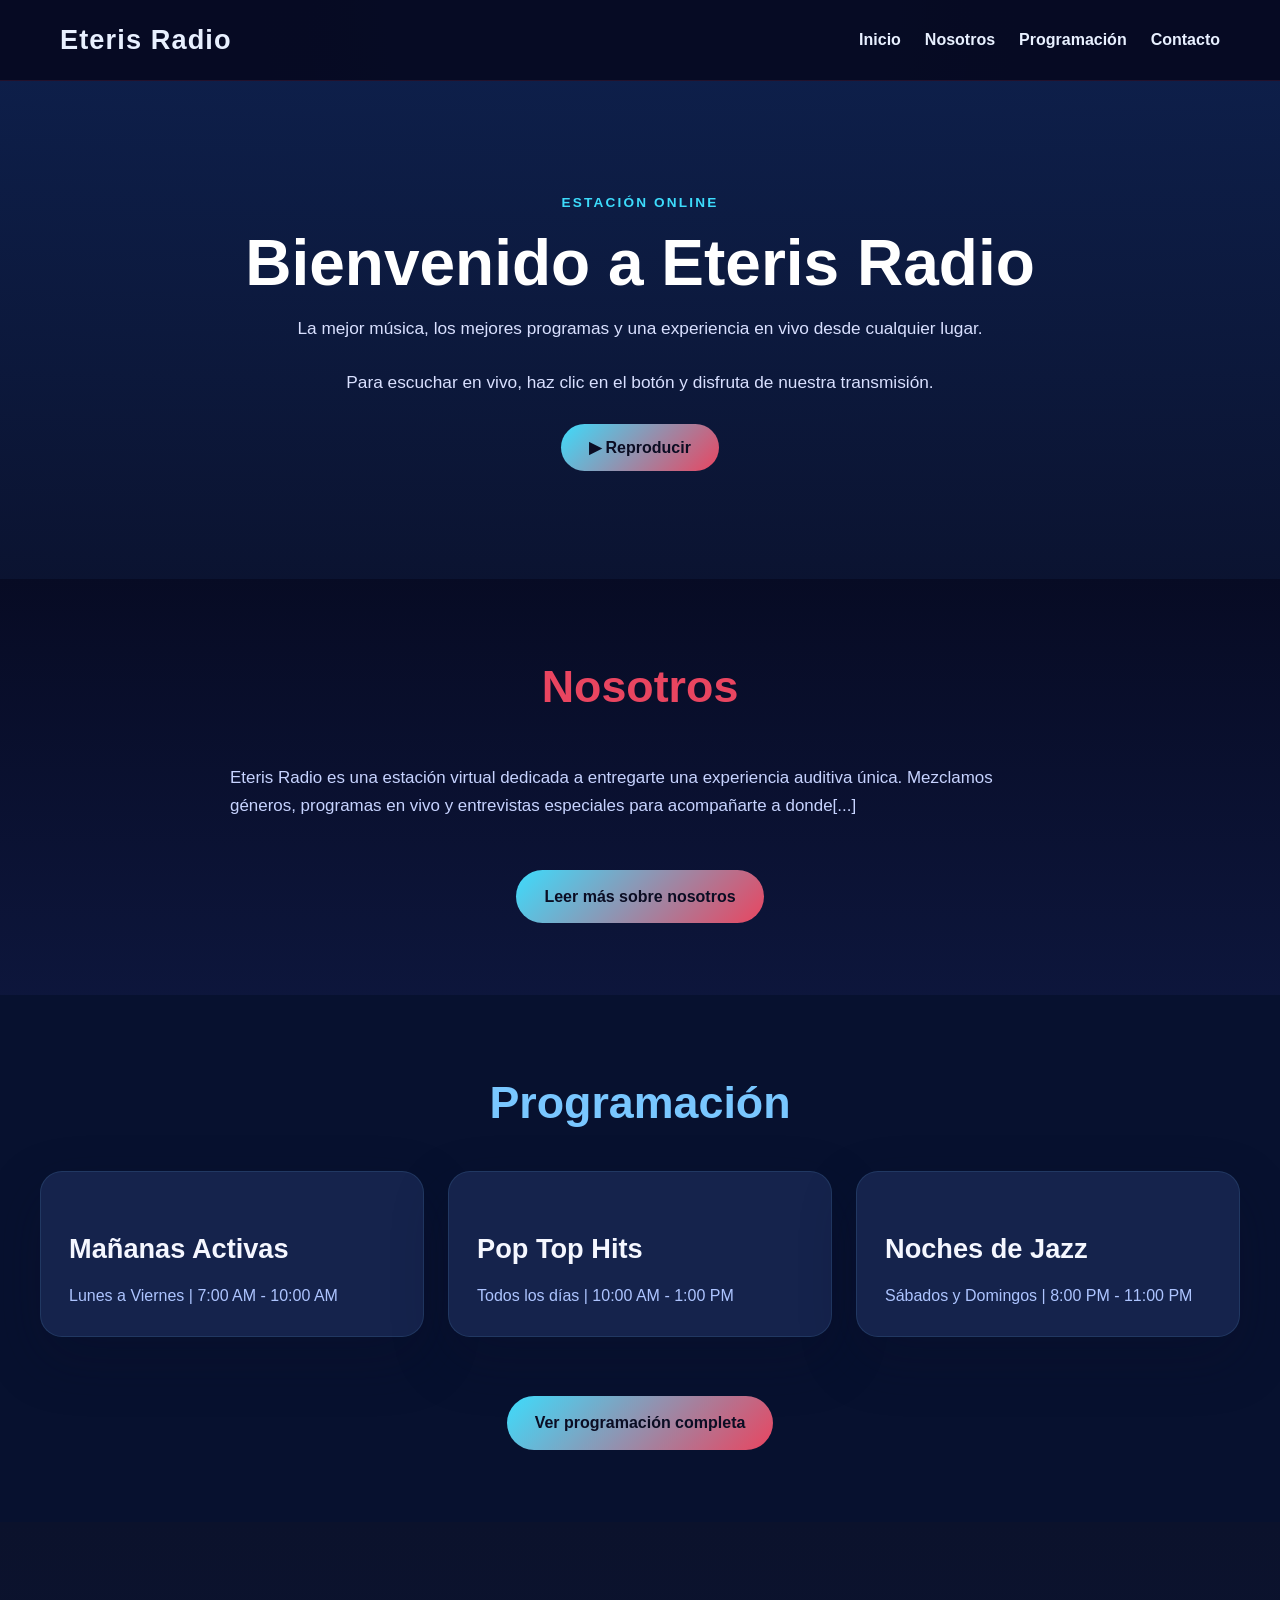
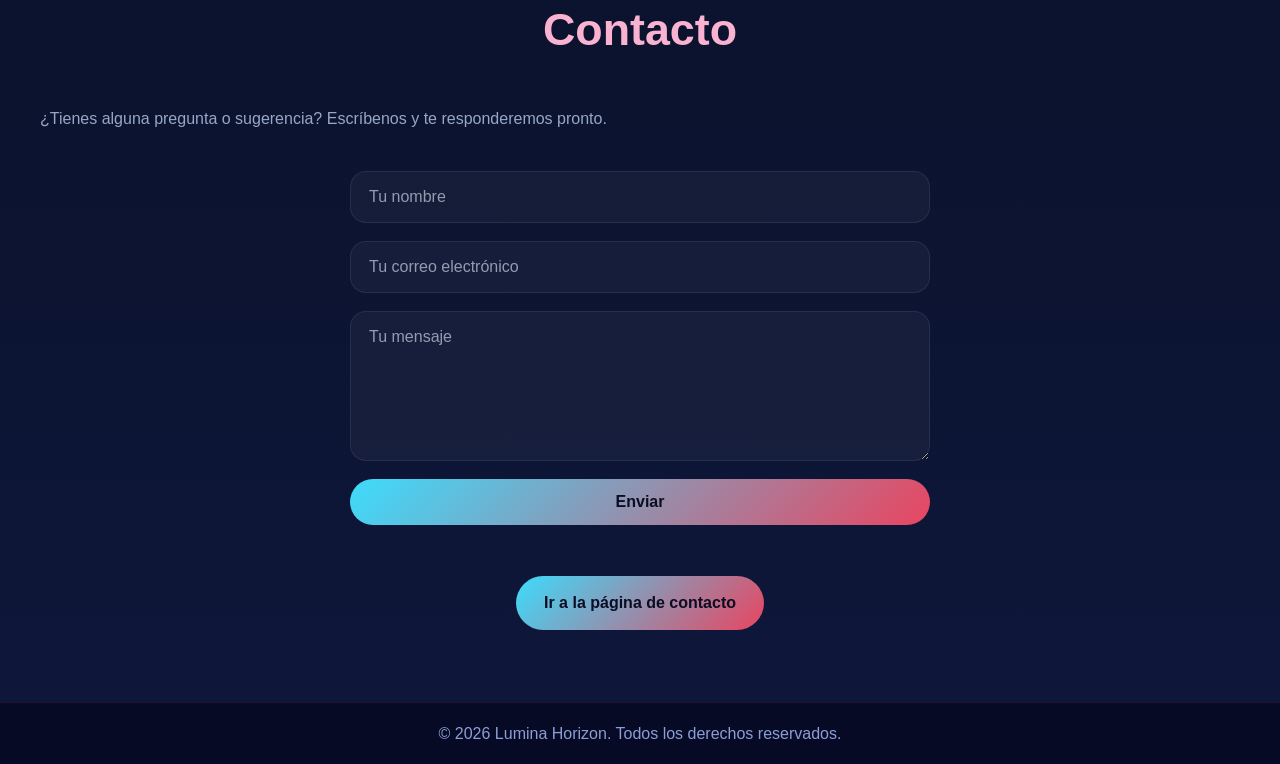
==== index.html @ 936390b6 "Actualizar player de radio con soporte correcto para myradiostream" ====
<!DOCTYPE html>
<html lang="es">
<head>
    <meta charset="UTF-8">
    <meta name="viewport" content="width=device-width, initial-scale=1.0, maximum-scale=5.0, user-scalable=yes">
    <meta name="description" content="Eteris Radio - Estación de música online con programación en vivo. Escucha la mejor música, programas y entrevistas.">
    <meta name="theme-color" content="#0b0d23">
    <meta name="apple-mobile-web-app-capable" content="yes">
    <meta name="apple-mobile-web-app-status-bar-style" content="black-translucent">
    <meta name="referrer" content="strict-origin-when-cross-origin">
    <meta http-equiv="Content-Security-Policy" content="default-src 'self'; img-src 'self' data: https:; style-src 'self' 'unsafe-inline' https:; script-src 'self' 'unsafe-inline' https:; connect-src 'self' https: http:; media-src 'self' https: http:;">
    <title>Eteris Radio</title>
    <link rel="icon" href="Eteris_Radio.jpg" type="image/jpeg">
    <link rel="stylesheet" href="styles.css">
</head>
<body>
    <header class="site-header">
        <nav class="navbar container">
            <a class="logo" href="index.html#home">Eteris Radio</a>
            <button id="menu-toggle" class="menu-toggle" aria-label="Toggle navigation menu" aria-expanded="false" aria-controls="primary-navigation"></button>
            <ul id="primary-navigation" class="nav-links" role="menu">
                <li><a href="index.html#home">Inicio</a></li>
                <li><a href="about.html">Nosotros</a></li>
                <li><a href="schedule.html">Programación</a></li>
                <li><a href="contact.html">Contacto</a></li>
            </ul>
        </nav>
    </header>

    <main>
        <section id="home" class="hero section-hero">
            <div class="section-content container">
                <span class="eyebrow">Estación Online</span>
                <h1>Bienvenido a Eteris Radio</h1>
                <p>La mejor música, los mejores programas y una experiencia en vivo desde cualquier lugar.</p>

                <p class="hero-note">Para escuchar en vivo, haz clic en el botón y disfruta de nuestra transmisión.</p>
                <div class="hero-actions">
                    <button id="play-btn" class="btn btn-play" aria-label="Reproducir radio en vivo">▶ Reproducir</button>
                </div>
                <audio id="radio-player" crossorigin="anonymous" style="display: none;">
                    <source src="http://s33.myradiostream.com:18972/" type="audio/mpeg">
                    Tu navegador no soporta el elemento de audio.
                </audio>
            </div>
        </section>

        <section id="about" class="about section-about">
            <div class="section-content container">
                <h2>Nosotros</h2>
                <p>Eteris Radio es una estación virtual dedicada a entregarte una experiencia auditiva única. Mezclamos géneros, programas en vivo y entrevistas especiales para acompañarte a donde[...]
                <div class="section-action">
                    <a href="about.html" class="btn">Leer más sobre nosotros</a>
                </div>
            </div>
        </section>

        <section id="schedule" class="schedule section-schedule">
            <div class="section-content container">
                <h2>Programación</h2>
                <div class="schedule-grid">
                    <div class="program-card">
                        <h3>Mañanas Activas</h3>
                        <p>Lunes a Viernes | 7:00 AM - 10:00 AM</p>
                    </div>
                    <div class="program-card">
                        <h3>Pop Top Hits</h3>
                        <p>Todos los días | 10:00 AM - 1:00 PM</p>
                    </div>
                    <div class="program-card">
                        <h3>Noches de Jazz</h3>
                        <p>Sábados y Domingos | 8:00 PM - 11:00 PM</p>
                    </div>
                </div>
                <div class="section-action">
                    <a href="schedule.html" class="btn">Ver programación completa</a>
                </div>
            </div>
        </section>

        <section id="contact" class="contact section-contact">
            <div class="section-content container">
                <h2>Contacto</h2>
                <p>¿Tienes alguna pregunta o sugerencia? Escríbenos y te responderemos pronto.</p>
                <form class="contact-form" action="https://formsubmit.co/samuelgil3451@gmail.com" method="POST">
                    <input type="hidden" name="_subject" value="Nuevo mensaje desde Eteris Radio">
                    <input type="hidden" name="_captcha" value="false">
                    <input type="hidden" name="_next" value="https://socoda332.github.io/Eteris-Radio/index.html">
                    <input type="text" name="nombre" placeholder="Tu nombre" required>
                    <input type="email" name="email" placeholder="Tu correo electrónico" required>
                    <textarea name="mensaje" placeholder="Tu mensaje" rows="5" required></textarea>
                    <button type="submit" class="btn">Enviar</button>
                </form>
                <div class="section-action">
                    <a href="contact.html" class="btn">Ir a la página de contacto</a>
                </div>
            </div>
        </section>
    </main>

    <footer class="site-footer">
        <div class="container">
            <p>&copy; 2026 Lumina Horizon. Todos los derechos reservados.</p>
        </div>
    </footer>
    <script src="script.js"></script>
    <script>
        const playBtn = document.getElementById('play-btn');
        const radioPlayer = document.getElementById('radio-player');

        playBtn.addEventListener('click', function() {
            if (radioPlayer.paused) {
                radioPlayer.play().catch(error => {
                    console.error('Error al reproducir el stream:', error);
                    alert('No se pudo conectar con el stream de radio. Verifica que el servidor esté disponible.');
                });
                playBtn.textContent = '⏸ Pausar';
                playBtn.classList.add('playing');
            } else {
                radioPlayer.pause();
                playBtn.textContent = '▶ Reproducir';
                playBtn.classList.remove('playing');
            }
        });

        // Reiniciar el botón si el stream se detiene
        radioPlayer.addEventListener('ended', function() {
            playBtn.textContent = '▶ Reproducir';
            playBtn.classList.remove('playing');
        });

        // Manejo de eventos de error
        radioPlayer.addEventListener('error', function() {
            console.error('Error de conexión con el stream');
            playBtn.textContent = '▶ Reproducir';
            playBtn.classList.remove('playing');
            alert('Hubo un problema conectando con el servidor de radio.');
        });
    </script>
</body>
</html>
---- styles.css ----
/* General Styles */
:root {
    --bg: #0b0d23;
    --surface: #12183c;
    --surface-strong: #1c2556;
    --accent: #3ddcfc;
    --accent-strong: #e94560;
    --text: #e8f0ff;
    --muted: #98a7c7;
}

* {
    box-sizing: border-box;
}

body {
    margin: 0;
    min-height: 100vh;
    font-family: 'Inter', Arial, sans-serif;
    background: radial-gradient(circle at top, rgba(61, 220, 252, 0.08), transparent 35%),
        linear-gradient(180deg, #0b0d23 0%, #101530 100%);
    color: var(--text);
    line-height: 1.6;
}

img {
    max-width: 100%;
    display: block;
}

.container {
    width: min(1200px, calc(100% - 40px));
    margin: 0 auto;
    padding: 0 20px;
}

@media (max-width: 768px) {
    .container {
        padding: 0 16px;
    }
}

@media (max-width: 480px) {
    .container {
        padding: 0 12px;
    }
}

a {
    color: var(--accent-strong);
    text-decoration: none;
}

a:hover {
    color: #ffd1dc;
}

button,
.btn {
    font-family: inherit;
    border: none;
    cursor: pointer;
}

/* Header */
.site-header {
    background: rgba(7, 11, 36, 0.96);
    border-bottom: 1px solid rgba(255, 69, 96, 0.12);
    position: sticky;
    top: 0;
    z-index: 100;
}

.navbar {
    display: flex;
    align-items: center;
    justify-content: space-between;
    padding: 18px 20px;
    width: 100%;
    max-width: 1200px;
    margin: 0 auto;
}

.logo {
    font-size: clamp(1.3rem, 4vw, 1.7rem);
    font-weight: 700;
    letter-spacing: 0.04em;
    color: var(--text);
    flex-shrink: 0;
}

.nav-links {
    display: flex;
    gap: 24px;
    list-style: none;
    margin: 0;
    padding: 0;
}

.nav-links a {
    color: var(--text);
    font-weight: 600;
    transition: color 0.2s ease;
    white-space: nowrap;
}

.nav-links a:hover {
    color: var(--accent);
}

/* Mobile Menu Button */
.menu-toggle {
    display: none;
    background: none;
    border: none;
    cursor: pointer;
    font-size: 1.5rem;
    color: var(--text);
    padding: 8px 12px;
    margin: -8px -12px 0 0;
    z-index: 101;
}

.menu-toggle:hover {
    color: var(--accent);
}

.menu-toggle.active::before {
    content: '✕';
}

.menu-toggle::before {
    content: '☰';
}

/* Section wrappers */
.section-content {
    padding: clamp(40px, 8vh, 80px) 0;
}

.section-content h2,
.section-content h1 {
    margin: 0;
}

.section-content p {
    color: var(--muted);
}

/* Hero Section */
.section-hero {
    background: linear-gradient(180deg, rgba(14, 33, 79, 0.95), rgba(9, 12, 33, 0.95)),
        url('https://images.unsplash.com/photo-1511671782779-c97d3d27a1d4?auto=format&fit=crop&w=1600&q=80')
            center/cover no-repeat;
    background-attachment: fixed;
}

.section-hero .section-content {
    text-align: center;
    padding-top: clamp(80px, 12vh, 140px);
    padding-bottom: clamp(80px, 12vh, 140px);
}

.eyebrow {
    display: inline-block;
    margin-bottom: clamp(12px, 2vh, 18px);
    color: var(--accent);
    font-weight: 700;
    letter-spacing: 0.16em;
    text-transform: uppercase;
    font-size: clamp(0.7rem, 1.5vw, 0.85rem);
}

.section-hero h1 {
    font-size: clamp(1.8rem, 5vw, 4.4rem);
    line-height: 1.02;
    color: #ffffff;
    margin-bottom: clamp(12px, 2vh, 18px);
}

.section-hero p {
    max-width: 760px;
    margin: 0 auto clamp(20px, 3vh, 34px);
    font-size: clamp(0.95rem, 2vw, 1.08rem);
    color: #d9e0ff;
}

.hero-note {
    margin: clamp(12px, 2vh, 20px) 0;
}

.hero-actions,
.section-action {
    display: flex;
    justify-content: center;
    gap: clamp(12px, 2vw, 16px);
    flex-wrap: wrap;
    margin-top: clamp(16px, 3vh, 28px);
}

.btn {
    display: inline-flex;
    align-items: center;
    justify-content: center;
    padding: clamp(12px, 2vh, 14px) clamp(20px, 3vw, 28px);
    border-radius: 999px;
    background: linear-gradient(135deg, var(--accent), var(--accent-strong));
    color: #0b0d23;
    font-weight: 700;
    font-size: clamp(0.9rem, 1.5vw, 1rem);
    transition: transform 0.2s ease, filter 0.2s ease;
    white-space: nowrap;
    min-height: 44px;
}

.btn:hover {
    transform: translateY(-2px);
    filter: brightness(1.05);
}

.btn:active {
    transform: translateY(0);
}

.player-status {
    margin: 0 auto clamp(16px, 3vh, 25px);
    max-width: 580px;
    color: #d7e2ff;
    font-size: clamp(0.9rem, 1.5vw, 1rem);
}

.player-embed {
    margin: 0 auto;
    width: min(560px, 100%);
    background: rgba(255, 255, 255, 0.06);
    border: 1px solid rgba(255, 255, 255, 0.08);
    border-radius: 20px;
    padding: clamp(12px, 2vh, 18px);
    color: var(--text);
}

.player-embed iframe,
.player-embed embed,
.player-embed object {
    width: 100%;
    min-height: clamp(150px, 30vh, 200px);
    border: none;
    border-radius: 16px;
}

/* About Section */
.section-about {
    background: linear-gradient(180deg, rgba(7, 11, 36, 0.98), rgba(13, 22, 60, 0.98));
}

.section-about .section-content {
    display: grid;
    gap: 24px;
}

.about-grid {
    display: grid;
    grid-template-columns: repeat(auto-fit, minmax(280px, 1fr));
    gap: 32px;
    margin: 24px 0;
}

.section-about h2 {
    text-align: center;
    font-size: clamp(1.8rem, 4vw, 2.8rem);
    color: var(--accent-strong);
    margin-bottom: 18px;
}

.section-about p {
    max-width: 820px;
    margin: 0 auto;
    font-size: clamp(0.95rem, 1.8vw, 1.06rem);
    color: #c7d3ff;
}

/* Schedule Section */
.section-schedule {
    background: #07112f;
}

.section-schedule .section-content {
    display: grid;
    gap: 32px;
}

.section-schedule h2 {
    text-align: center;
    font-size: clamp(1.8rem, 4vw, 2.8rem);
    color: #79c7ff;
}

.schedule-grid {
    display: grid;
    grid-template-columns: repeat(auto-fit, minmax(260px, 1fr));
    gap: clamp(16px, 3vh, 24px);
}

.program-card {
    padding: clamp(18px, 4vh, 28px);
    border-radius: 22px;
    background: rgba(24, 38, 80, 0.9);
    border: 1px solid rgba(125, 203, 255, 0.12);
    box-shadow: 0 22px 55px rgba(9, 16, 41, 0.28);
    transition: transform 0.3s ease, border-color 0.3s ease;
}

.program-card:hover {
    transform: translateY(-8px);
    border-color: rgba(61, 220, 252, 0.35);
}

.program-card h3 {
    font-size: clamp(1.3rem, 3vw, 1.7rem);
    margin-bottom: 12px;
    color: #f5f7ff;
}

.program-card p {
    margin: 0;
    color: #adc4ff;
    font-size: clamp(0.85rem, 1.5vw, 1rem);
}

/* Contact Section */
.section-contact {
    background: linear-gradient(180deg, #0b122c 0%, #0e173a 100%);
}

.section-contact .section-content {
    display: grid;
    gap: 24px;
}

.section-contact h2 {
    text-align: center;
    font-size: clamp(1.8rem, 4vw, 2.8rem);
    color: #f9b3d1;
}

.contact-form {
    max-width: 620px;
    margin: 0 auto;
    display: grid;
    gap: clamp(12px, 2vh, 18px);
    width: 100%;
    padding: 0 clamp(12px, 2vw, 20px);
}

.contact-form input,
.contact-form textarea {
    width: 100%;
    padding: clamp(12px, 2vh, 16px) clamp(14px, 2vw, 18px);
    border-radius: 16px;
    border: 1px solid rgba(255, 255, 255, 0.08);
    background: rgba(255, 255, 255, 0.04);
    color: var(--text);
    font-size: clamp(0.9rem, 1.5vw, 1rem);
    font-family: inherit;
    transition: border-color 0.2s ease, box-shadow 0.2s ease;
}

.contact-form input::placeholder,
.contact-form textarea::placeholder {
    color: rgba(232, 240, 255, 0.6);
}

.contact-form input:focus,
.contact-form textarea:focus {
    outline: none;
    border-color: rgba(233, 69, 96, 0.45);
    box-shadow: 0 0 0 4px rgba(233, 69, 96, 0.12);
}

.contact-form textarea {
    resize: vertical;
    min-height: clamp(120px, 25vh, 150px);
}

/* Footer */
.site-footer {
    background: rgba(7, 11, 36, 0.98);
    border-top: 1px solid rgba(255, 69, 96, 0.12);
    padding: clamp(16px, 2vh, 26px) 0;
}

.site-footer p {
    margin: 0;
    color: #8d9ed7;
    font-size: clamp(0.85rem, 1.5vw, 1rem);
    text-align: center;
}

/* Responsive Design - Tablet */
@media (max-width: 1024px) {
    .container {
        width: min(95%, 1000px);
    }

    .schedule-grid {
        grid-template-columns: repeat(auto-fit, minmax(240px, 1fr));
    }
}

/* Responsive Design - Large Mobile */
@media (max-width: 768px) {
    .navbar {
        padding: 16px 12px;
        position: relative;
    }

    .nav-links {
        position: absolute;
        top: 100%;
        left: 0;
        right: 0;
        background: rgba(7, 11, 36, 0.98);
        flex-direction: column;
        gap: 8px;
        padding: 16px 12px;
        max-height: 0;
        overflow: hidden;
        transition: transform 0.28s ease, opacity 0.28s ease;
        border-bottom: 1px solid rgba(255, 69, 96, 0.12);
        z-index: 102;
        transform-origin: top;
        transform: scaleY(0);
        opacity: 0;
        pointer-events: none;
    }

    .nav-links.active {
        max-height: 500px;
        transform: scaleY(1);
        opacity: 1;
        pointer-events: auto;
    }

    .nav-links li {
        margin: 4px 0;
    }

    .menu-toggle {
        display: block;
    }

    .menu-toggle {
        transition: transform 0.22s ease, color 0.18s ease;
    }

    .menu-toggle.active {
        transform: rotate(90deg);
    }

    /* Disable fixed background on smaller screens to avoid rendering gaps */
    .section-hero {
        background-attachment: scroll;
    }

    .section-content {
        padding: clamp(30px, 6vh, 60px) 0;
    }

    .section-schedule h2,
    .section-about h2,
    .section-contact h2 {
        font-size: clamp(1.5rem, 3.5vw, 2.2rem);
    }

    .schedule-grid {
        grid-template-columns: repeat(auto-fit, minmax(200px, 1fr));
        gap: 16px;
    }

    .program-card {
        padding: clamp(16px, 3vh, 22px);
    }

    .program-card h3 {
        font-size: clamp(1.1rem, 2.5vw, 1.5rem);
    }

    .btn {
        min-width: 120px;
    }

    /* Prevent background scroll when mobile menu is open */
    body.menu-open {
        overflow: hidden;
        height: 100vh;
    }
}

/* Responsive Design - Mobile */
@media (max-width: 480px) {
    .container {
        width: calc(100% - 24px);
        padding: 0 12px;
    }

    .navbar {
        padding: 14px 12px;
    }

    .logo {
        font-size: clamp(1.2rem, 3.5vw, 1.5rem);
    }

    .menu-toggle {
        font-size: 1.3rem;
    }

    .section-hero .section-content {
        padding-top: clamp(50px, 8vh, 100px);
        padding-bottom: clamp(50px, 8vh, 100px);
    }

    .section-hero h1 {
        font-size: clamp(1.5rem, 5vw, 2.2rem);
        line-height: 1.1;
    }

    .section-hero p {
        font-size: clamp(0.85rem, 1.8vw, 0.95rem);
    }

    .hero-actions,
    .section-action {
        flex-direction: column;
        gap: 10px;
    }

    .btn {
        width: 100%;
        padding: 12px 16px;
        min-height: 48px;
        font-size: 0.9rem;
    }

    .schedule-grid {
        grid-template-columns: 1fr;
        gap: 12px;
    }

    .program-card {
        padding: clamp(14px, 3vh, 18px);
    }

    .program-card h3 {
        font-size: 1.2rem;
        margin-bottom: 8px;
    }

    .program-card p {
        font-size: 0.85rem;
    }

    .contact-form {
        max-width: 100%;
        padding: 0 8px;
        gap: 10px;
    }

    .contact-form input,
    .contact-form textarea {
        padding: 12px 14px;
        font-size: 16px;
    }

    .contact-form textarea {
        min-height: 120px;
    }

    .about-grid {
        grid-template-columns: 1fr;
        gap: 24px;
    }

    .eyebrow {
        font-size: 0.65rem;
        letter-spacing: 0.12em;
    }
}

/* Responsive Design - Small Mobile */
@media (max-width: 360px) {
    .logo {
        font-size: 1rem;
    }

    .section-hero h1 {
        font-size: 1.3rem;
    }

    .section-hero p {
        font-size: 0.8rem;
        margin: 0 auto 16px;
    }

    .contact-form input,
    .contact-form textarea {
        font-size: 16px;
    }
}

/* High DPI / Retina Display */
@media (-webkit-min-device-pixel-ratio: 2), (min-resolution: 192dpi) {
    .btn {
        border: 1px solid transparent;
    }
}

/* Landscape Orientation */
@media (max-height: 600px) and (orientation: landscape) {
    .section-hero .section-content {
        padding-top: 40px;
        padding-bottom: 40px;
    }

    .section-hero h1 {
        margin-bottom: 8px;
    }

    .section-hero p {
        margin: 0 auto 16px;
    }
}

/* Touch Devices */
@media (hover: none) and (pointer: coarse) {
    .btn:hover {
        transform: none;
    }

    .program-card:hover {
        transform: none;
    }

    .btn:active {
        filter: brightness(0.95);
    }
}
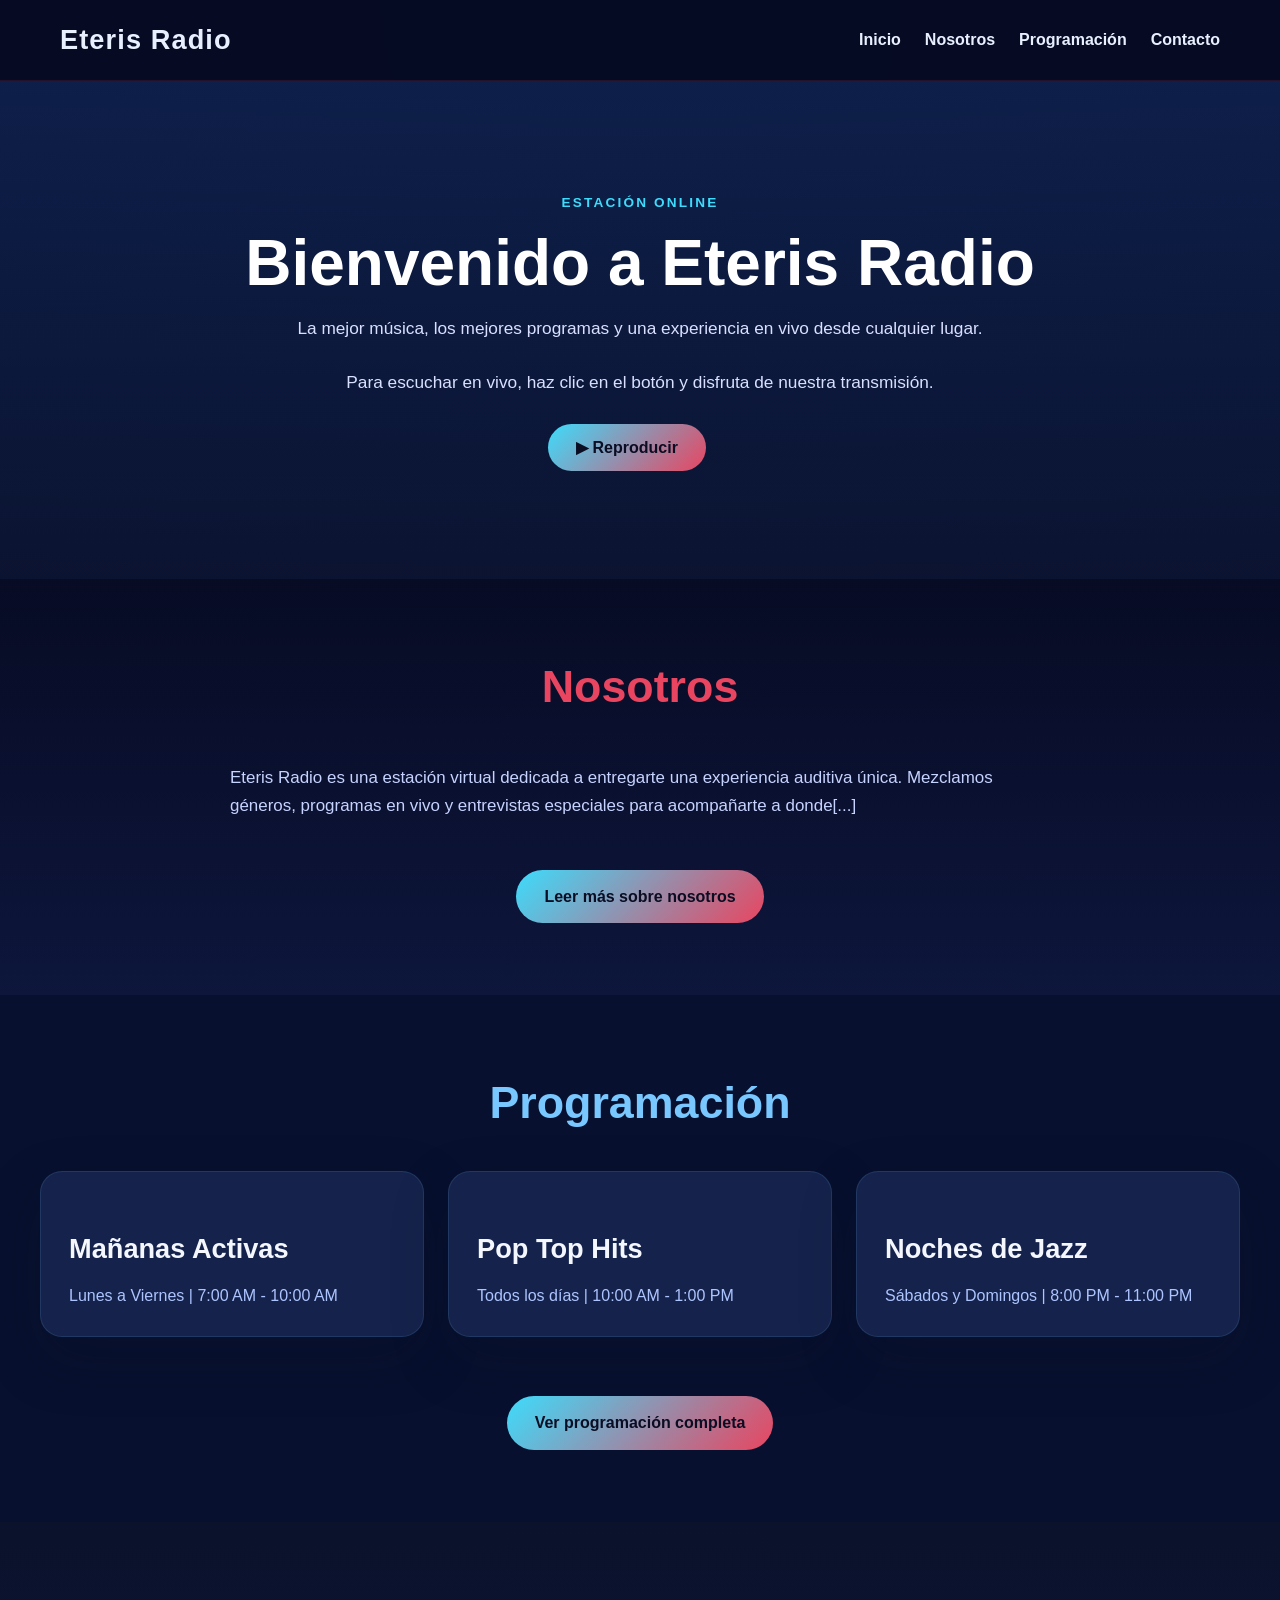
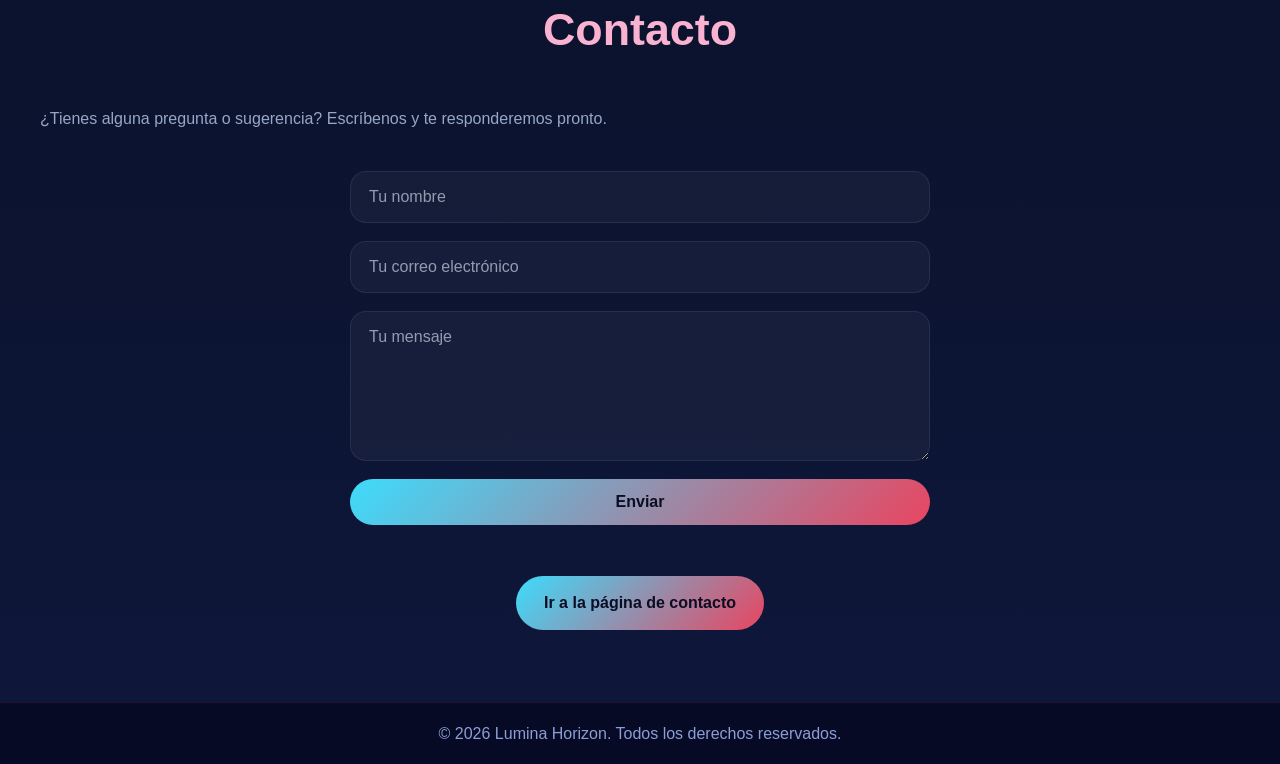
==== commit ec81a092: "Implementar soporte para Shoutcast 1 legacy con proxy CORS y múltiples endpoints" ====
--- a/index.html
+++ b/index.html
@@ -7,8 +7,8 @@
     <meta name="theme-color" content="#0b0d23">
     <meta name="apple-mobile-web-app-capable" content="yes">
     <meta name="apple-mobile-web-app-status-bar-style" content="black-translucent">
-    <meta name="referrer" content="strict-origin-when-cross-origin">
-    <meta http-equiv="Content-Security-Policy" content="default-src 'self'; img-src 'self' data: https:; style-src 'self' 'unsafe-inline' https:; script-src 'self' 'unsafe-inline' https:; connect-src 'self' https: http:; media-src 'self' https: http:;">
+    <meta name="referrer" content="no-referrer">
+    <meta http-equiv="Content-Security-Policy" content="default-src 'self'; img-src 'self' data: https: http:; style-src 'self' 'unsafe-inline' https:; script-src 'self' 'unsafe-inline' https:; connect-src 'self' https: http:; media-src 'self' https: http: blob:;">
     <title>Eteris Radio</title>
     <link rel="icon" href="Eteris_Radio.jpg" type="image/jpeg">
     <link rel="stylesheet" href="styles.css">
@@ -37,11 +37,9 @@
                 <p class="hero-note">Para escuchar en vivo, haz clic en el botón y disfruta de nuestra transmisión.</p>
                 <div class="hero-actions">
                     <button id="play-btn" class="btn btn-play" aria-label="Reproducir radio en vivo">▶ Reproducir</button>
-                </div>
-                <audio id="radio-player" crossorigin="anonymous" style="display: none;">
-                    <source src="http://s33.myradiostream.com:18972/" type="audio/mpeg">
-                    Tu navegador no soporta el elemento de audio.
-                </audio>
+                    <span id="status-msg" style="margin-left: 10px; font-size: 0.9em; color: #999;"></span>
+                </div>
+                <audio id="radio-player" style="display: none;"></audio>
             </div>
         </section>
 
@@ -107,34 +105,124 @@
     <script>
         const playBtn = document.getElementById('play-btn');
         const radioPlayer = document.getElementById('radio-player');
+        const statusMsg = document.getElementById('status-msg');
+        
+        // URLs del stream - probar múltiples formatos
+        const streamUrls = [
+            'http://s33.myradiostream.com:18972/',
+            'http://s33.myradiostream.com:18972/;stream.mp3',
+            'http://s33.myradiostream.com:18972/;stream'
+        ];
+        
+        let currentStreamIndex = 0;
+        const proxyUrls = [
+            'https://cors-anywhere.herokuapp.com/',
+            'https://api.allorigins.win/raw?url='
+        ];
+
+        async function playStream() {
+            statusMsg.textContent = 'Conectando...';
+            let connected = false;
+
+            // Primero intentar sin proxy (algunos navegadores lo permiten)
+            for (let streamUrl of streamUrls) {
+                try {
+                    radioPlayer.src = streamUrl;
+                    radioPlayer.crossOrigin = 'anonymous';
+                    
+                    const playPromise = radioPlayer.play();
+                    if (playPromise !== undefined) {
+                        await playPromise;
+                        connected = true;
+                        statusMsg.textContent = '🔴 EN VIVO';
+                        break;
+                    }
+                } catch (error) {
+                    console.log(`No se pudo conectar con ${streamUrl}:`, error);
+                }
+            }
+
+            // Si no funciona directamente, intentar con proxy
+            if (!connected) {
+                for (let proxyUrl of proxyUrls) {
+                    for (let streamUrl of streamUrls) {
+                        try {
+                            statusMsg.textContent = 'Conectando con proxy...';
+                            const fullUrl = proxyUrl + encodeURIComponent(streamUrl);
+                            
+                            const response = await fetch(fullUrl, {
+                                method: 'GET',
+                                headers: {
+                                    'User-Agent': 'Mozilla/5.0 (Windows NT 10.0; Win64; x64) AppleWebKit/537.36'
+                                }
+                            });
+
+                            if (response.ok) {
+                                const blob = await response.blob();
+                                const blobUrl = URL.createObjectURL(blob);
+                                radioPlayer.src = blobUrl;
+                                
+                                const playPromise = radioPlayer.play();
+                                if (playPromise !== undefined) {
+                                    await playPromise;
+                                    connected = true;
+                                    statusMsg.textContent = '🔴 EN VIVO';
+                                    break;
+                                }
+                            }
+                        } catch (error) {
+                            console.log(`Proxy ${proxyUrl} falló:`, error);
+                        }
+                    }
+                    if (connected) break;
+                }
+            }
+
+            if (!connected) {
+                statusMsg.textContent = '❌ Error';
+                alert('No se pudo conectar con el stream. Intenta nuevamente.');
+                playBtn.textContent = '▶ Reproducir';
+                playBtn.classList.remove('playing');
+            }
+        }
 
         playBtn.addEventListener('click', function() {
             if (radioPlayer.paused) {
-                radioPlayer.play().catch(error => {
-                    console.error('Error al reproducir el stream:', error);
-                    alert('No se pudo conectar con el stream de radio. Verifica que el servidor esté disponible.');
-                });
+                playStream();
                 playBtn.textContent = '⏸ Pausar';
                 playBtn.classList.add('playing');
             } else {
                 radioPlayer.pause();
                 playBtn.textContent = '▶ Reproducir';
                 playBtn.classList.remove('playing');
-            }
-        });
-
-        // Reiniciar el botón si el stream se detiene
+                statusMsg.textContent = '';
+            }
+        });
+
+        // Eventos del reproductor
+        radioPlayer.addEventListener('play', function() {
+            playBtn.textContent = '⏸ Pausar';
+            playBtn.classList.add('playing');
+            statusMsg.textContent = '🔴 EN VIVO';
+        });
+
+        radioPlayer.addEventListener('pause', function() {
+            playBtn.textContent = '▶ Reproducir';
+            playBtn.classList.remove('playing');
+            statusMsg.textContent = '';
+        });
+
         radioPlayer.addEventListener('ended', function() {
             playBtn.textContent = '▶ Reproducir';
             playBtn.classList.remove('playing');
-        });
-
-        // Manejo de eventos de error
+            statusMsg.textContent = '';
+        });
+
         radioPlayer.addEventListener('error', function() {
             console.error('Error de conexión con el stream');
             playBtn.textContent = '▶ Reproducir';
             playBtn.classList.remove('playing');
-            alert('Hubo un problema conectando con el servidor de radio.');
+            statusMsg.textContent = '❌ Error de conexión';
         });
     </script>
 </body>
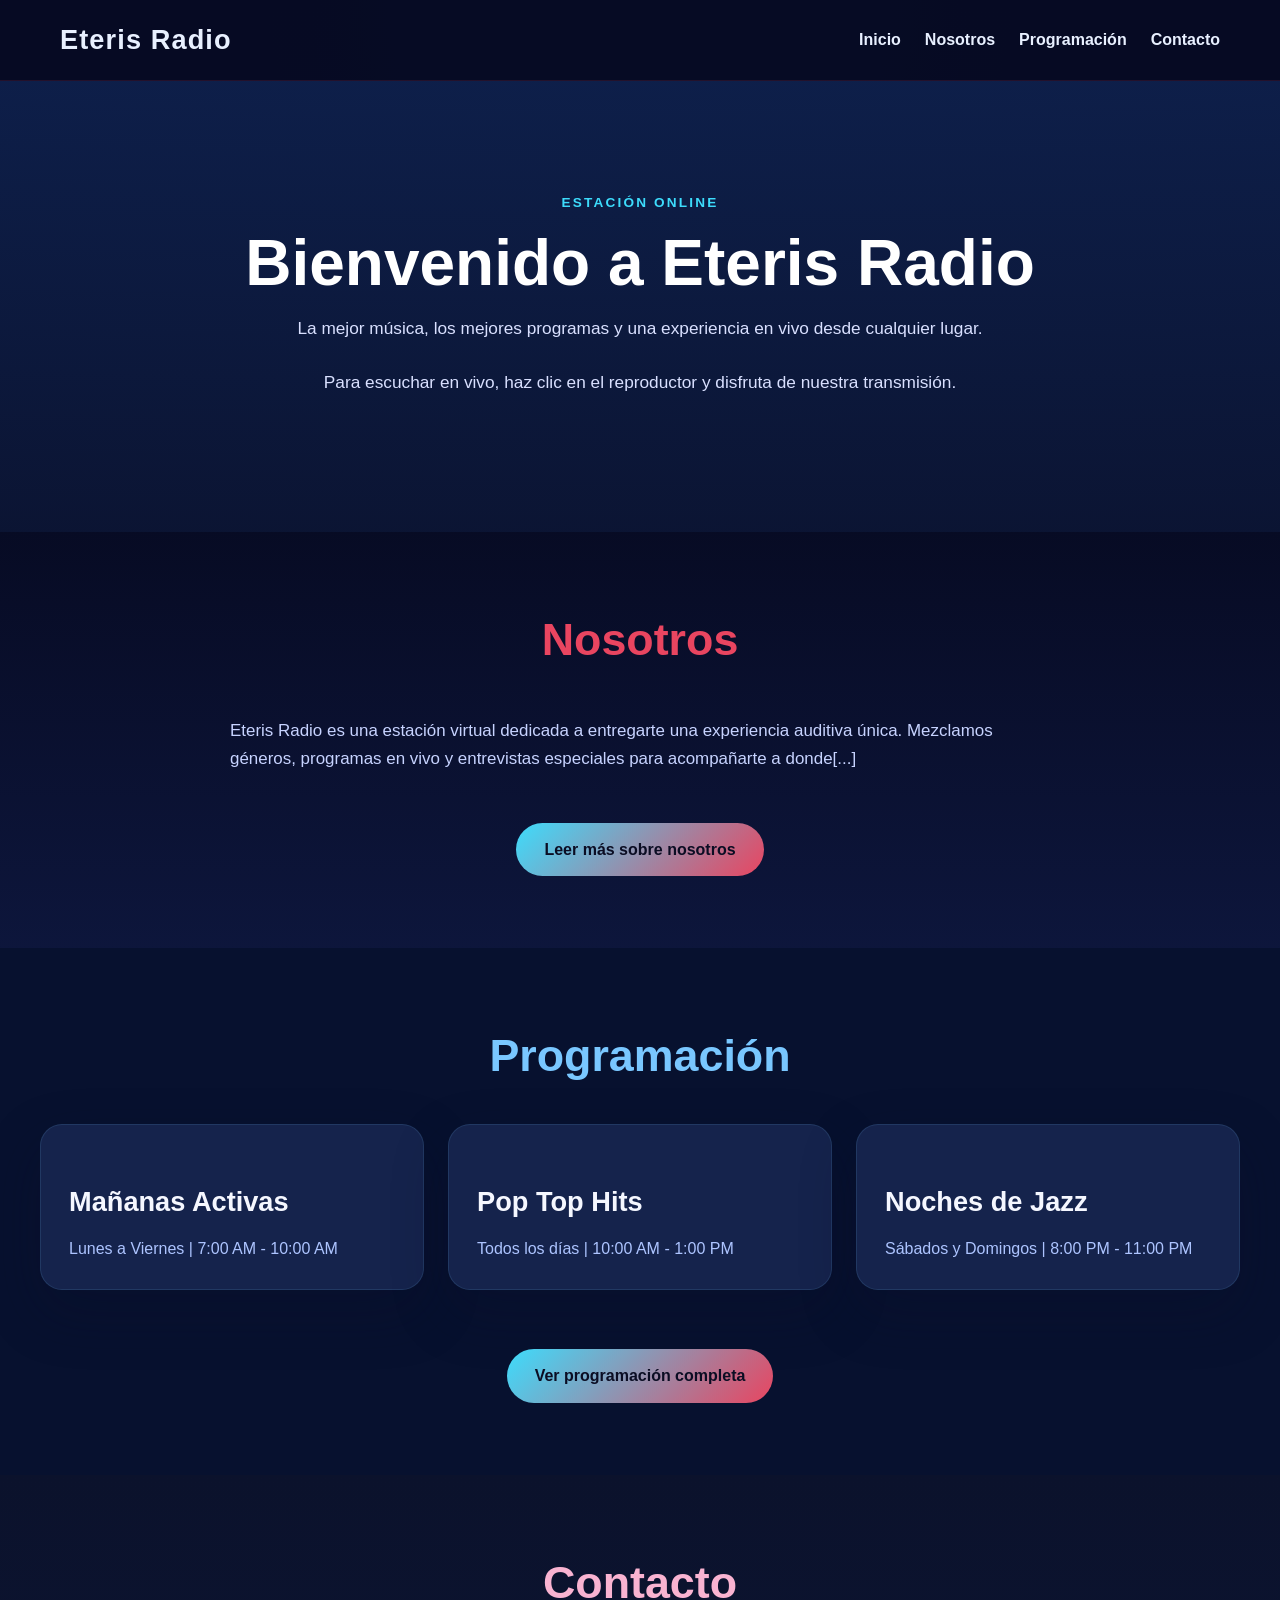
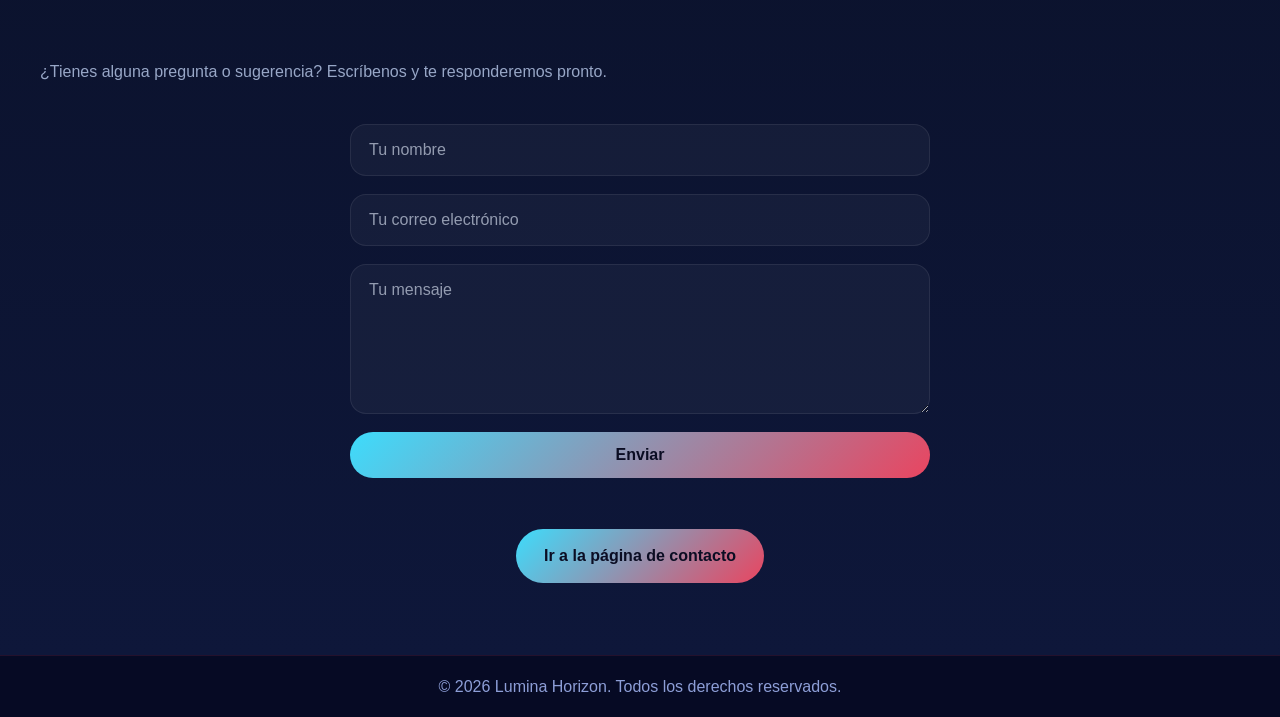
==== commit d457bb84: "Implementar reproductor oficial de MyRadioStream con embed script" ====
--- a/index.html
+++ b/index.html
@@ -7,8 +7,8 @@
     <meta name="theme-color" content="#0b0d23">
     <meta name="apple-mobile-web-app-capable" content="yes">
     <meta name="apple-mobile-web-app-status-bar-style" content="black-translucent">
-    <meta name="referrer" content="no-referrer">
-    <meta http-equiv="Content-Security-Policy" content="default-src 'self'; img-src 'self' data: https: http:; style-src 'self' 'unsafe-inline' https:; script-src 'self' 'unsafe-inline' https:; connect-src 'self' https: http:; media-src 'self' https: http: blob:;">
+    <meta name="referrer" content="strict-origin-when-cross-origin">
+    <meta http-equiv="Content-Security-Policy" content="default-src 'self'; img-src 'self' data: https:; style-src 'self' 'unsafe-inline' https:; script-src 'self' 'unsafe-inline' https: //myradiostream.com; connect-src 'self' https:; frame-src 'self' https:;">
     <title>Eteris Radio</title>
     <link rel="icon" href="Eteris_Radio.jpg" type="image/jpeg">
     <link rel="stylesheet" href="styles.css">
@@ -34,12 +34,10 @@
                 <h1>Bienvenido a Eteris Radio</h1>
                 <p>La mejor música, los mejores programas y una experiencia en vivo desde cualquier lugar.</p>
 
-                <p class="hero-note">Para escuchar en vivo, haz clic en el botón y disfruta de nuestra transmisión.</p>
-                <div class="hero-actions">
-                    <button id="play-btn" class="btn btn-play" aria-label="Reproducir radio en vivo">▶ Reproducir</button>
-                    <span id="status-msg" style="margin-left: 10px; font-size: 0.9em; color: #999;"></span>
+                <p class="hero-note">Para escuchar en vivo, haz clic en el reproductor y disfruta de nuestra transmisión.</p>
+                <div class="hero-actions" id="player-container">
+                    <!-- El reproductor de MyRadioStream se cargará aquí -->
                 </div>
-                <audio id="radio-player" style="display: none;"></audio>
             </div>
         </section>
 
@@ -102,128 +100,6 @@
         </div>
     </footer>
     <script src="script.js"></script>
-    <script>
-        const playBtn = document.getElementById('play-btn');
-        const radioPlayer = document.getElementById('radio-player');
-        const statusMsg = document.getElementById('status-msg');
-        
-        // URLs del stream - probar múltiples formatos
-        const streamUrls = [
-            'http://s33.myradiostream.com:18972/',
-            'http://s33.myradiostream.com:18972/;stream.mp3',
-            'http://s33.myradiostream.com:18972/;stream'
-        ];
-        
-        let currentStreamIndex = 0;
-        const proxyUrls = [
-            'https://cors-anywhere.herokuapp.com/',
-            'https://api.allorigins.win/raw?url='
-        ];
-
-        async function playStream() {
-            statusMsg.textContent = 'Conectando...';
-            let connected = false;
-
-            // Primero intentar sin proxy (algunos navegadores lo permiten)
-            for (let streamUrl of streamUrls) {
-                try {
-                    radioPlayer.src = streamUrl;
-                    radioPlayer.crossOrigin = 'anonymous';
-                    
-                    const playPromise = radioPlayer.play();
-                    if (playPromise !== undefined) {
-                        await playPromise;
-                        connected = true;
-                        statusMsg.textContent = '🔴 EN VIVO';
-                        break;
-                    }
-                } catch (error) {
-                    console.log(`No se pudo conectar con ${streamUrl}:`, error);
-                }
-            }
-
-            // Si no funciona directamente, intentar con proxy
-            if (!connected) {
-                for (let proxyUrl of proxyUrls) {
-                    for (let streamUrl of streamUrls) {
-                        try {
-                            statusMsg.textContent = 'Conectando con proxy...';
-                            const fullUrl = proxyUrl + encodeURIComponent(streamUrl);
-                            
-                            const response = await fetch(fullUrl, {
-                                method: 'GET',
-                                headers: {
-                                    'User-Agent': 'Mozilla/5.0 (Windows NT 10.0; Win64; x64) AppleWebKit/537.36'
-                                }
-                            });
-
-                            if (response.ok) {
-                                const blob = await response.blob();
-                                const blobUrl = URL.createObjectURL(blob);
-                                radioPlayer.src = blobUrl;
-                                
-                                const playPromise = radioPlayer.play();
-                                if (playPromise !== undefined) {
-                                    await playPromise;
-                                    connected = true;
-                                    statusMsg.textContent = '🔴 EN VIVO';
-                                    break;
-                                }
-                            }
-                        } catch (error) {
-                            console.log(`Proxy ${proxyUrl} falló:`, error);
-                        }
-                    }
-                    if (connected) break;
-                }
-            }
-
-            if (!connected) {
-                statusMsg.textContent = '❌ Error';
-                alert('No se pudo conectar con el stream. Intenta nuevamente.');
-                playBtn.textContent = '▶ Reproducir';
-                playBtn.classList.remove('playing');
-            }
-        }
-
-        playBtn.addEventListener('click', function() {
-            if (radioPlayer.paused) {
-                playStream();
-                playBtn.textContent = '⏸ Pausar';
-                playBtn.classList.add('playing');
-            } else {
-                radioPlayer.pause();
-                playBtn.textContent = '▶ Reproducir';
-                playBtn.classList.remove('playing');
-                statusMsg.textContent = '';
-            }
-        });
-
-        // Eventos del reproductor
-        radioPlayer.addEventListener('play', function() {
-            playBtn.textContent = '⏸ Pausar';
-            playBtn.classList.add('playing');
-            statusMsg.textContent = '🔴 EN VIVO';
-        });
-
-        radioPlayer.addEventListener('pause', function() {
-            playBtn.textContent = '▶ Reproducir';
-            playBtn.classList.remove('playing');
-            statusMsg.textContent = '';
-        });
-
-        radioPlayer.addEventListener('ended', function() {
-            playBtn.textContent = '▶ Reproducir';
-            playBtn.classList.remove('playing');
-            statusMsg.textContent = '';
-        });
-
-        radioPlayer.addEventListener('error', function() {
-            console.error('Error de conexión con el stream');
-            playBtn.textContent = '▶ Reproducir';
-            playBtn.classList.remove('playing');
-            statusMsg.textContent = '❌ Error de conexión';
-        });
-    </script>
+    <script src="//myradiostream.com/embed/Aramis"></script>
 </body>
 </html>
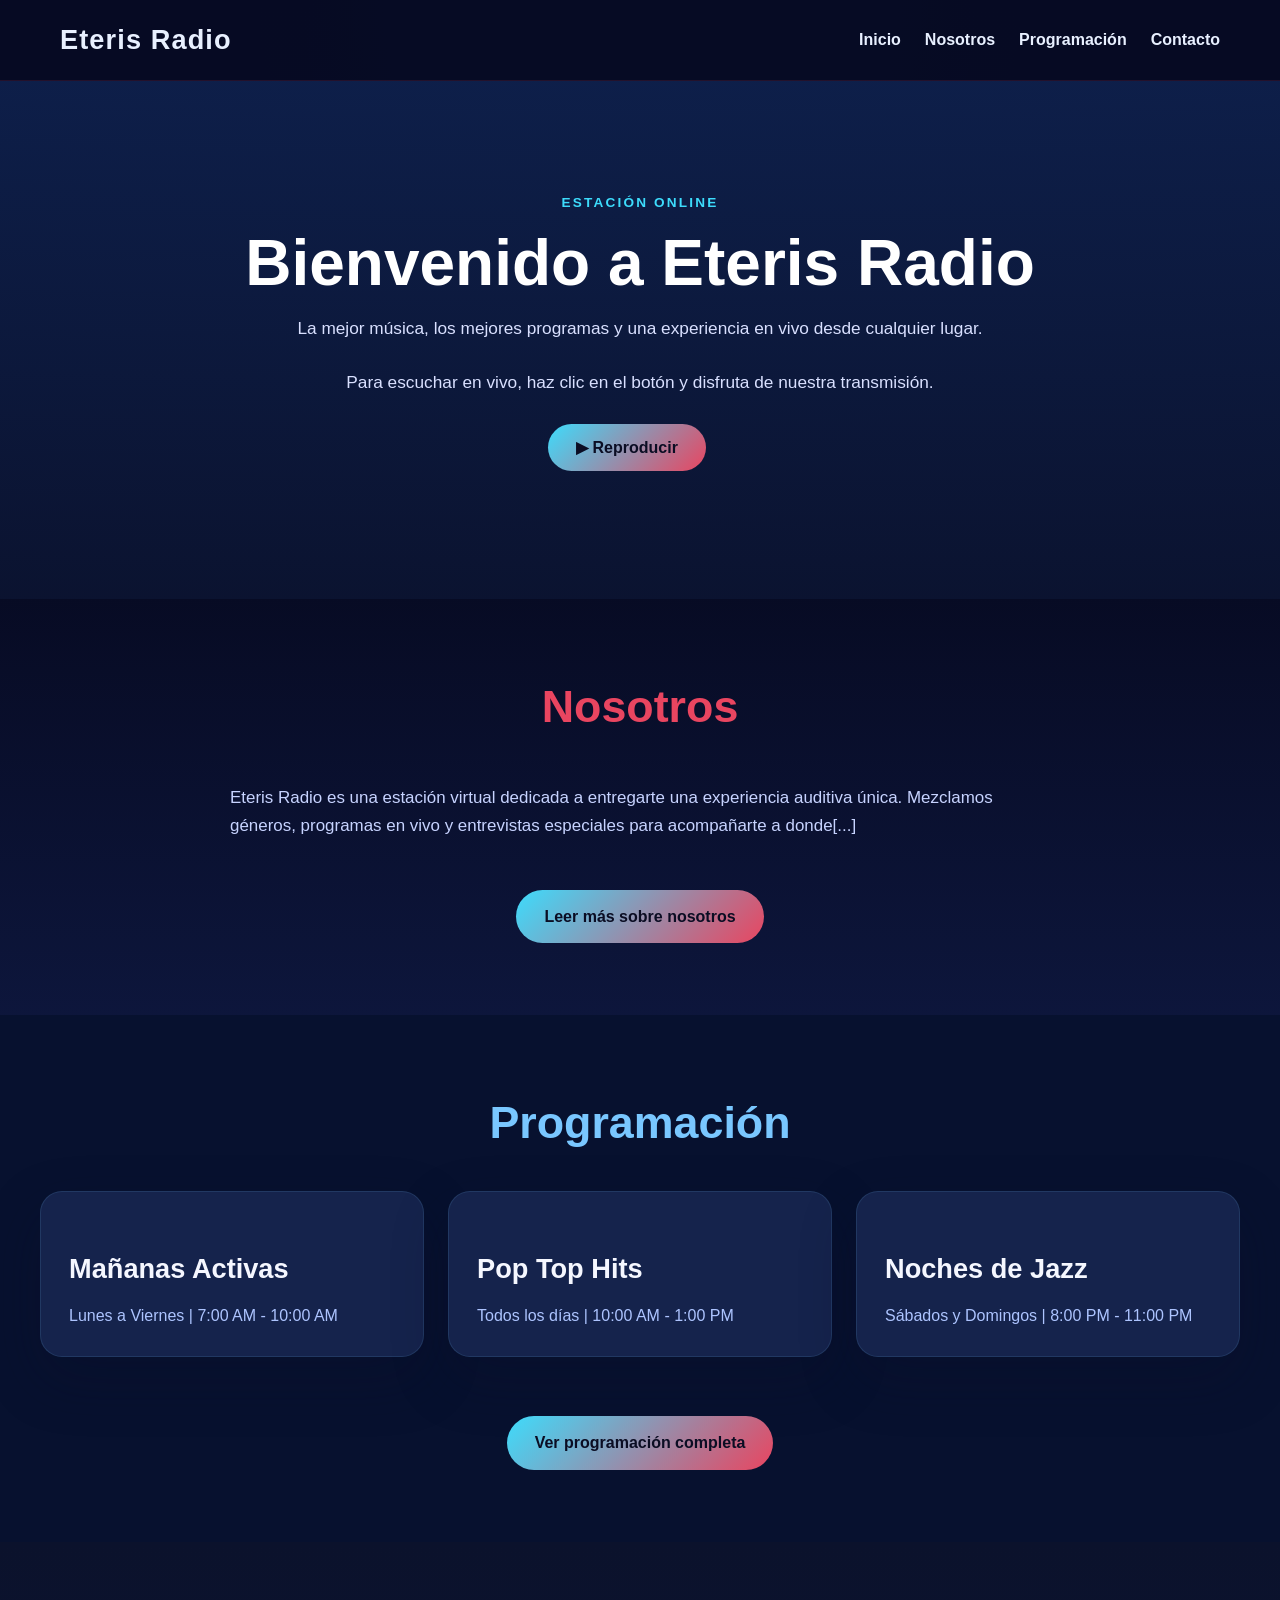
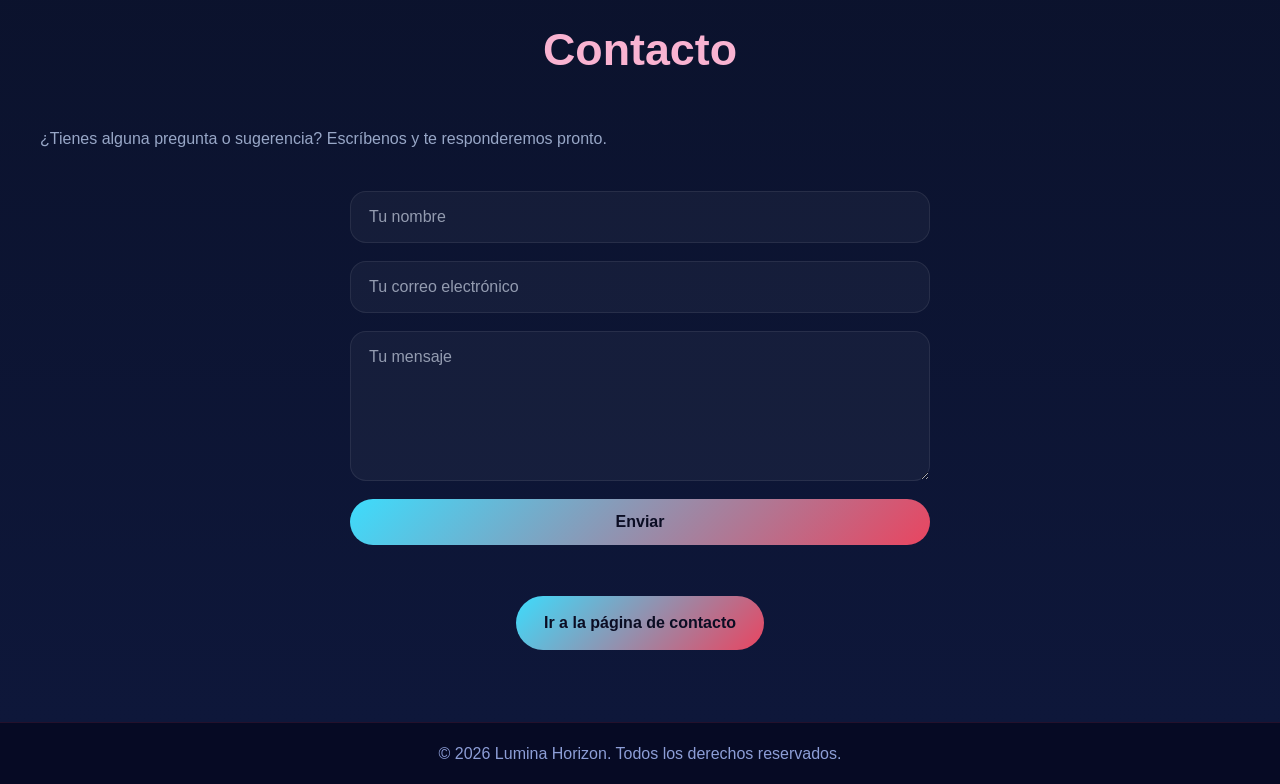
==== commit 5463f31c: "Añadir botón de play funcional con soporte para MyRadioStream" ====
--- a/index.html
+++ b/index.html
@@ -34,10 +34,13 @@
                 <h1>Bienvenido a Eteris Radio</h1>
                 <p>La mejor música, los mejores programas y una experiencia en vivo desde cualquier lugar.</p>
 
-                <p class="hero-note">Para escuchar en vivo, haz clic en el reproductor y disfruta de nuestra transmisión.</p>
-                <div class="hero-actions" id="player-container">
-                    <!-- El reproductor de MyRadioStream se cargará aquí -->
+                <p class="hero-note">Para escuchar en vivo, haz clic en el botón y disfruta de nuestra transmisión.</p>
+                <div class="hero-actions">
+                    <button id="play-btn" class="btn btn-play" aria-label="Reproducir radio en vivo">▶ Reproducir</button>
+                    <span id="status-msg" style="margin-left: 10px; font-size: 0.9em; color: #999;"></span>
                 </div>
+                <div id="player-container" style="margin-top: 20px;"></div>
+                <audio id="radio-player" style="display: none;"></audio>
             </div>
         </section>
 
@@ -100,6 +103,51 @@
         </div>
     </footer>
     <script src="script.js"></script>
+    <script>
+        const playBtn = document.getElementById('play-btn');
+        const radioPlayer = document.getElementById('radio-player');
+        const statusMsg = document.getElementById('status-msg');
+        const STREAM_URL = 'http://s33.myradiostream.com:18972/';
+
+        playBtn.addEventListener('click', function() {
+            if (radioPlayer.paused || radioPlayer.src === '') {
+                radioPlayer.src = STREAM_URL;
+                radioPlayer.crossOrigin = 'anonymous';
+                radioPlayer.play().catch(error => {
+                    console.error('Error al reproducir:', error);
+                    alert('No se pudo conectar con el stream. Intenta nuevamente.');
+                });
+                playBtn.textContent = '⏸ Pausar';
+                playBtn.classList.add('playing');
+                statusMsg.textContent = '🔴 EN VIVO';
+            } else {
+                radioPlayer.pause();
+                playBtn.textContent = '▶ Reproducir';
+                playBtn.classList.remove('playing');
+                statusMsg.textContent = '';
+            }
+        });
+
+        // Event listeners del reproductor
+        radioPlayer.addEventListener('play', function() {
+            playBtn.textContent = '⏸ Pausar';
+            playBtn.classList.add('playing');
+            statusMsg.textContent = '🔴 EN VIVO';
+        });
+
+        radioPlayer.addEventListener('pause', function() {
+            playBtn.textContent = '▶ Reproducir';
+            playBtn.classList.remove('playing');
+            statusMsg.textContent = '';
+        });
+
+        radioPlayer.addEventListener('error', function() {
+            console.error('Error de conexión');
+            playBtn.textContent = '▶ Reproducir';
+            playBtn.classList.remove('playing');
+            statusMsg.textContent = '❌ Error';
+        });
+    </script>
     <script src="//myradiostream.com/embed/Aramis"></script>
 </body>
 </html>
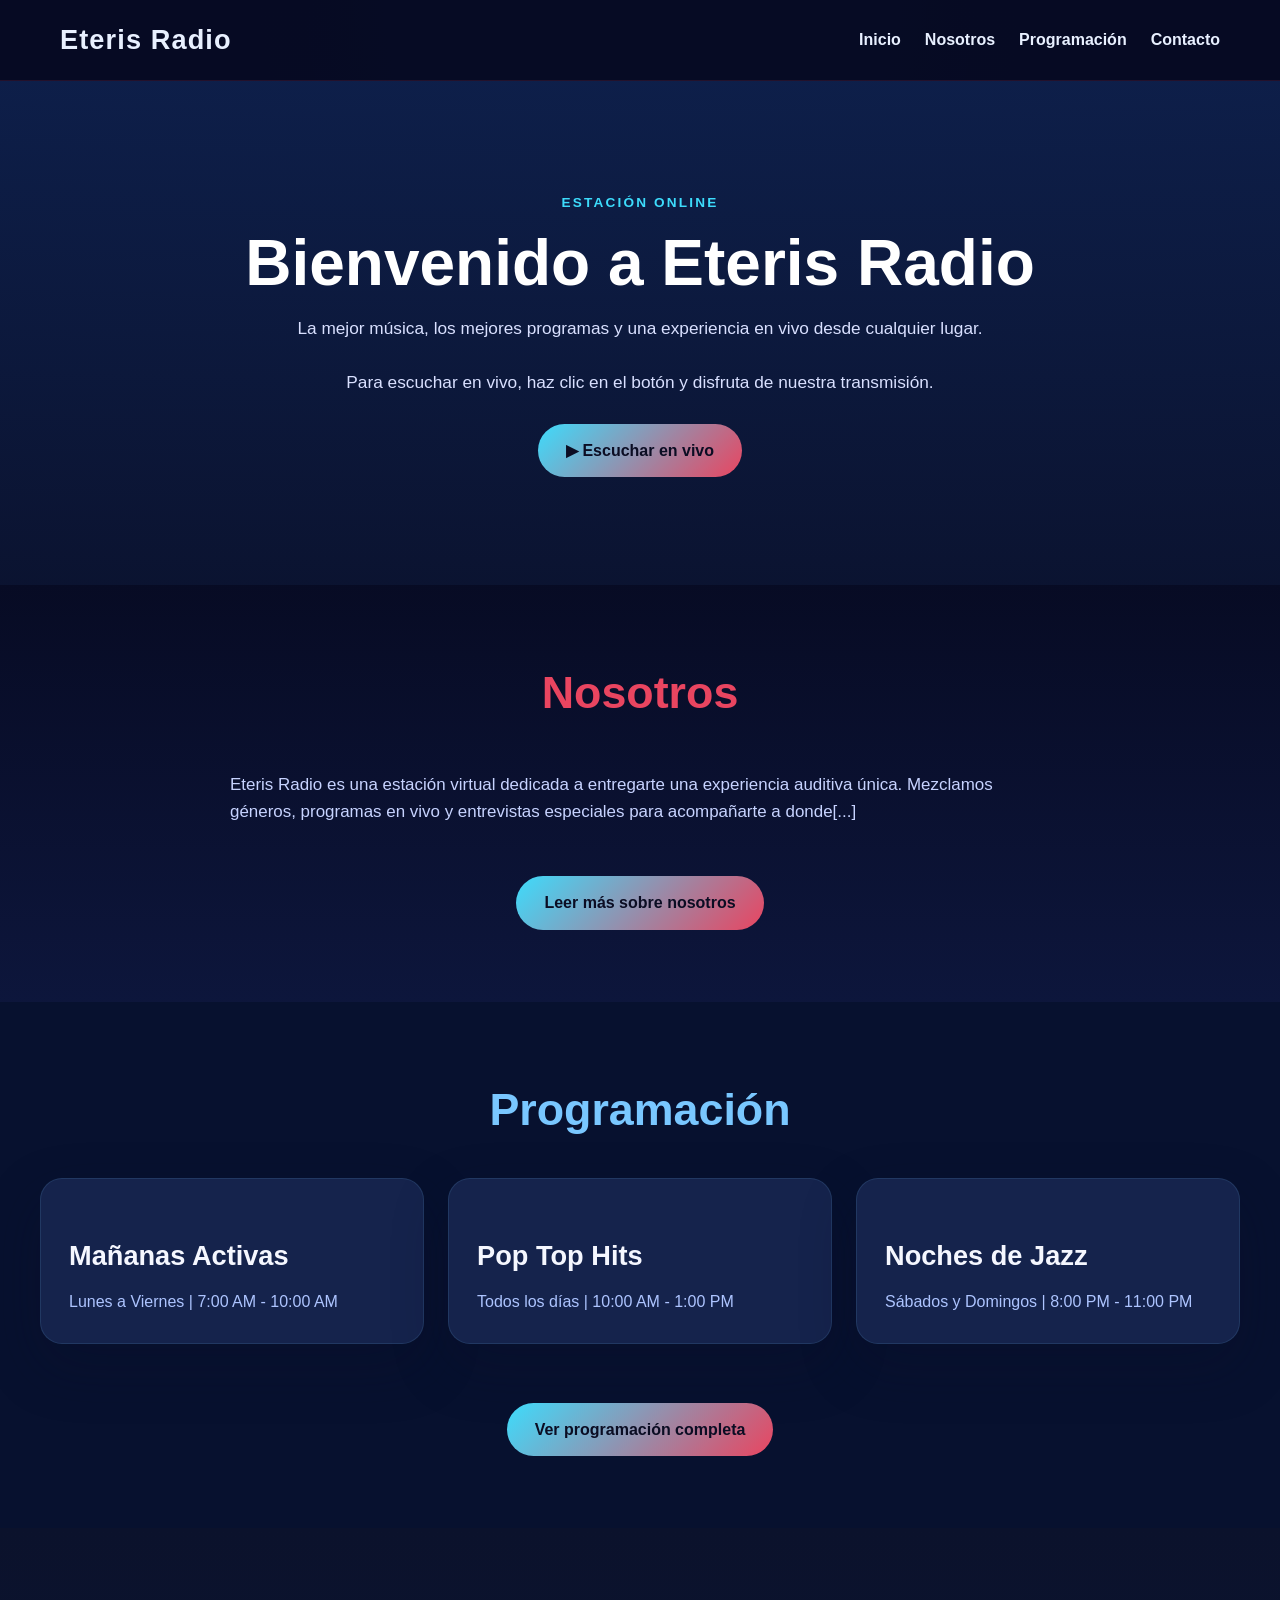
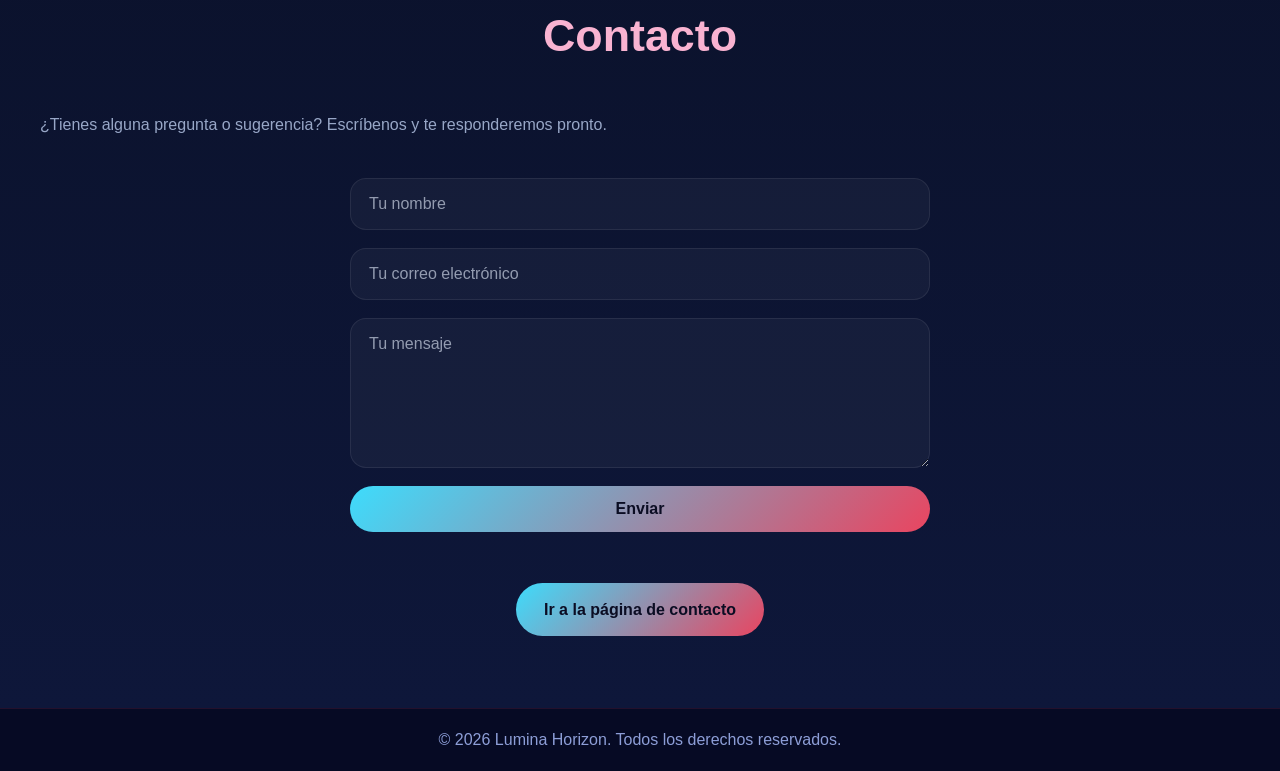
==== commit 57f77b25: "boton play" ====
--- a/index.html
+++ b/index.html
@@ -7,8 +7,8 @@
     <meta name="theme-color" content="#0b0d23">
     <meta name="apple-mobile-web-app-capable" content="yes">
     <meta name="apple-mobile-web-app-status-bar-style" content="black-translucent">
-    <meta name="referrer" content="strict-origin-when-cross-origin">
-    <meta http-equiv="Content-Security-Policy" content="default-src 'self'; img-src 'self' data: https:; style-src 'self' 'unsafe-inline' https:; script-src 'self' 'unsafe-inline' https: //myradiostream.com; connect-src 'self' https:; frame-src 'self' https:;">
+    <meta name="referrer" content="no-referrer">
+    <meta http-equiv="Content-Security-Policy" content="default-src 'self'; img-src 'self' data: https:; style-src 'self' 'unsafe-inline' https:; script-src 'self' 'unsafe-inline' https: //myradiostream.com; connect-src 'self' https:; frame-src 'self' https:; media-src 'self' https: http://s33.myradiostream.com:18972 blob:;">
     <title>Eteris Radio</title>
     <link rel="icon" href="Eteris_Radio.jpg" type="image/jpeg">
     <link rel="stylesheet" href="styles.css">
@@ -36,11 +36,10 @@
 
                 <p class="hero-note">Para escuchar en vivo, haz clic en el botón y disfruta de nuestra transmisión.</p>
                 <div class="hero-actions">
-                    <button id="play-btn" class="btn btn-play" aria-label="Reproducir radio en vivo">▶ Reproducir</button>
-                    <span id="status-msg" style="margin-left: 10px; font-size: 0.9em; color: #999;"></span>
+                    <a class="btn btn-play" href="http://Aramis.on-air.fm/">
+                        ▶ Escuchar en vivo
+                    </a>
                 </div>
-                <div id="player-container" style="margin-top: 20px;"></div>
-                <audio id="radio-player" style="display: none;"></audio>
             </div>
         </section>
 
@@ -103,51 +102,5 @@
         </div>
     </footer>
     <script src="script.js"></script>
-    <script>
-        const playBtn = document.getElementById('play-btn');
-        const radioPlayer = document.getElementById('radio-player');
-        const statusMsg = document.getElementById('status-msg');
-        const STREAM_URL = 'http://s33.myradiostream.com:18972/';
-
-        playBtn.addEventListener('click', function() {
-            if (radioPlayer.paused || radioPlayer.src === '') {
-                radioPlayer.src = STREAM_URL;
-                radioPlayer.crossOrigin = 'anonymous';
-                radioPlayer.play().catch(error => {
-                    console.error('Error al reproducir:', error);
-                    alert('No se pudo conectar con el stream. Intenta nuevamente.');
-                });
-                playBtn.textContent = '⏸ Pausar';
-                playBtn.classList.add('playing');
-                statusMsg.textContent = '🔴 EN VIVO';
-            } else {
-                radioPlayer.pause();
-                playBtn.textContent = '▶ Reproducir';
-                playBtn.classList.remove('playing');
-                statusMsg.textContent = '';
-            }
-        });
-
-        // Event listeners del reproductor
-        radioPlayer.addEventListener('play', function() {
-            playBtn.textContent = '⏸ Pausar';
-            playBtn.classList.add('playing');
-            statusMsg.textContent = '🔴 EN VIVO';
-        });
-
-        radioPlayer.addEventListener('pause', function() {
-            playBtn.textContent = '▶ Reproducir';
-            playBtn.classList.remove('playing');
-            statusMsg.textContent = '';
-        });
-
-        radioPlayer.addEventListener('error', function() {
-            console.error('Error de conexión');
-            playBtn.textContent = '▶ Reproducir';
-            playBtn.classList.remove('playing');
-            statusMsg.textContent = '❌ Error';
-        });
-    </script>
-    <script src="//myradiostream.com/embed/Aramis"></script>
 </body>
 </html>
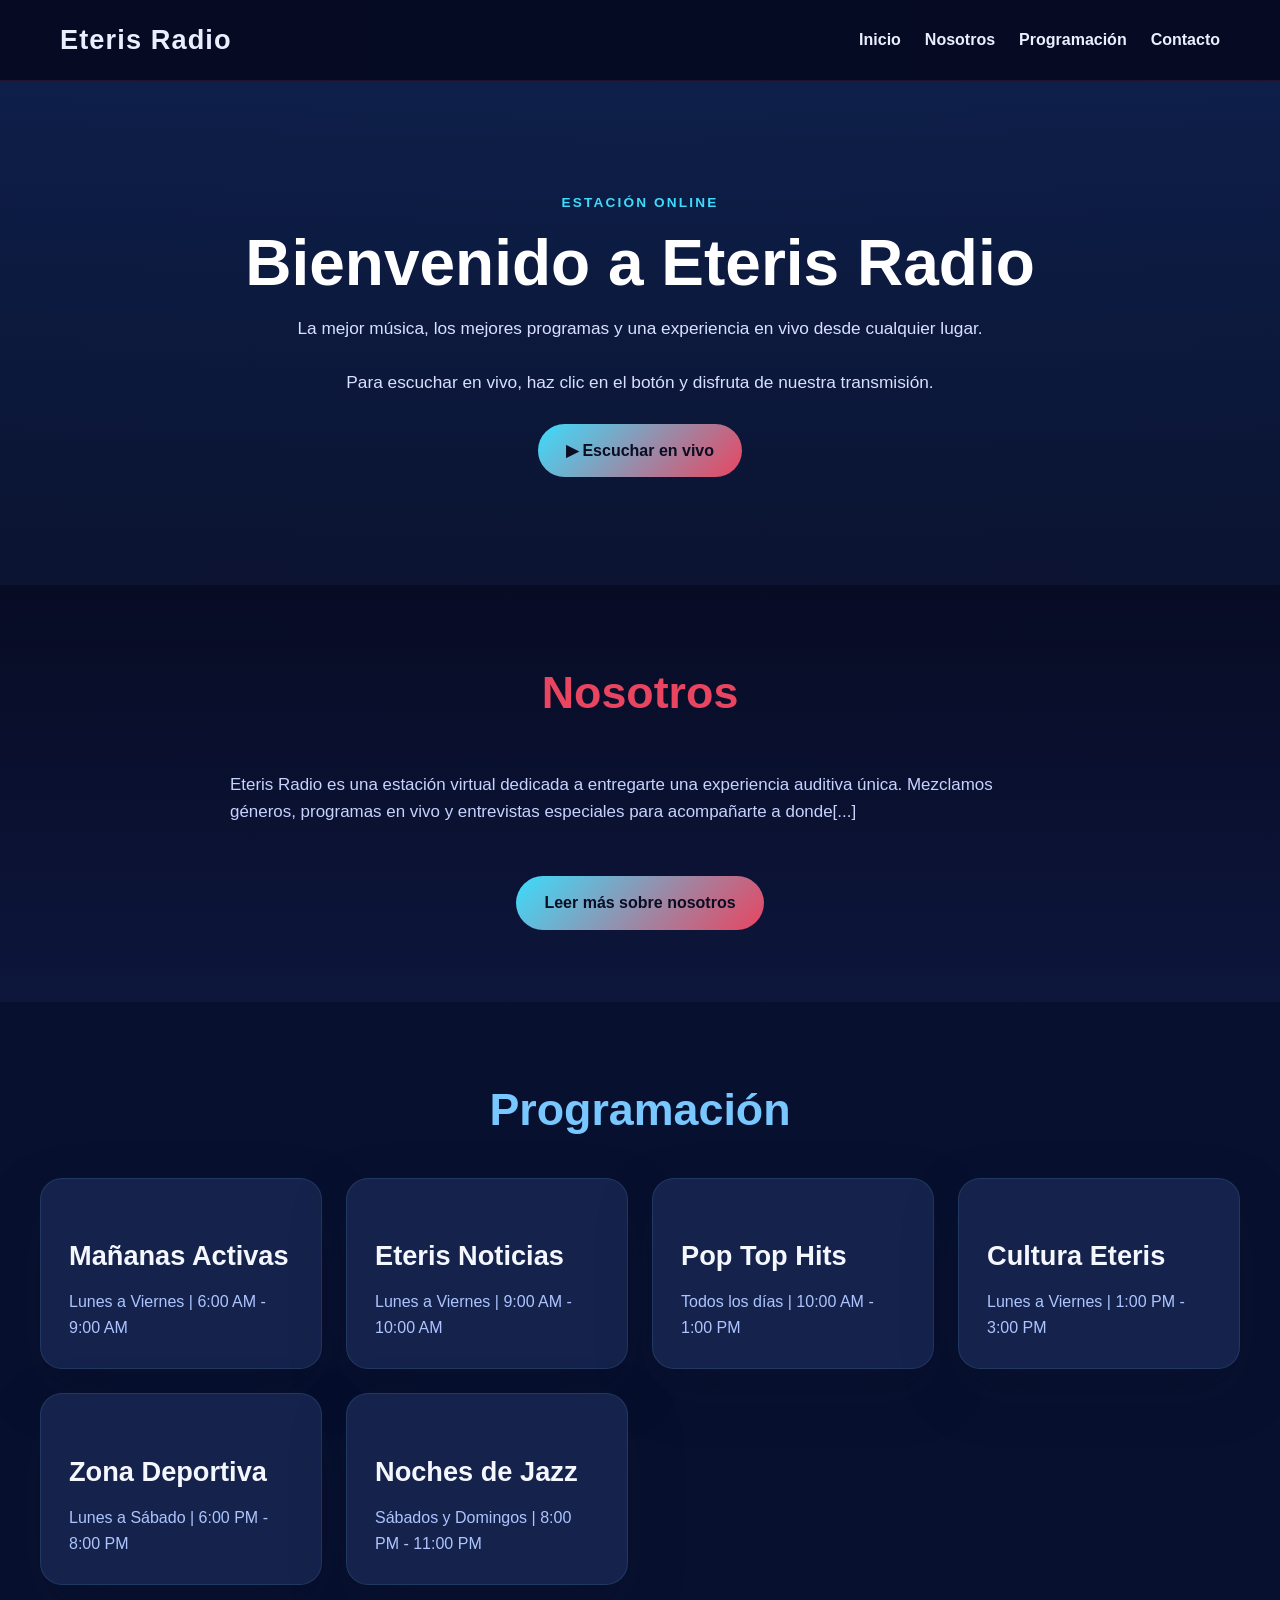
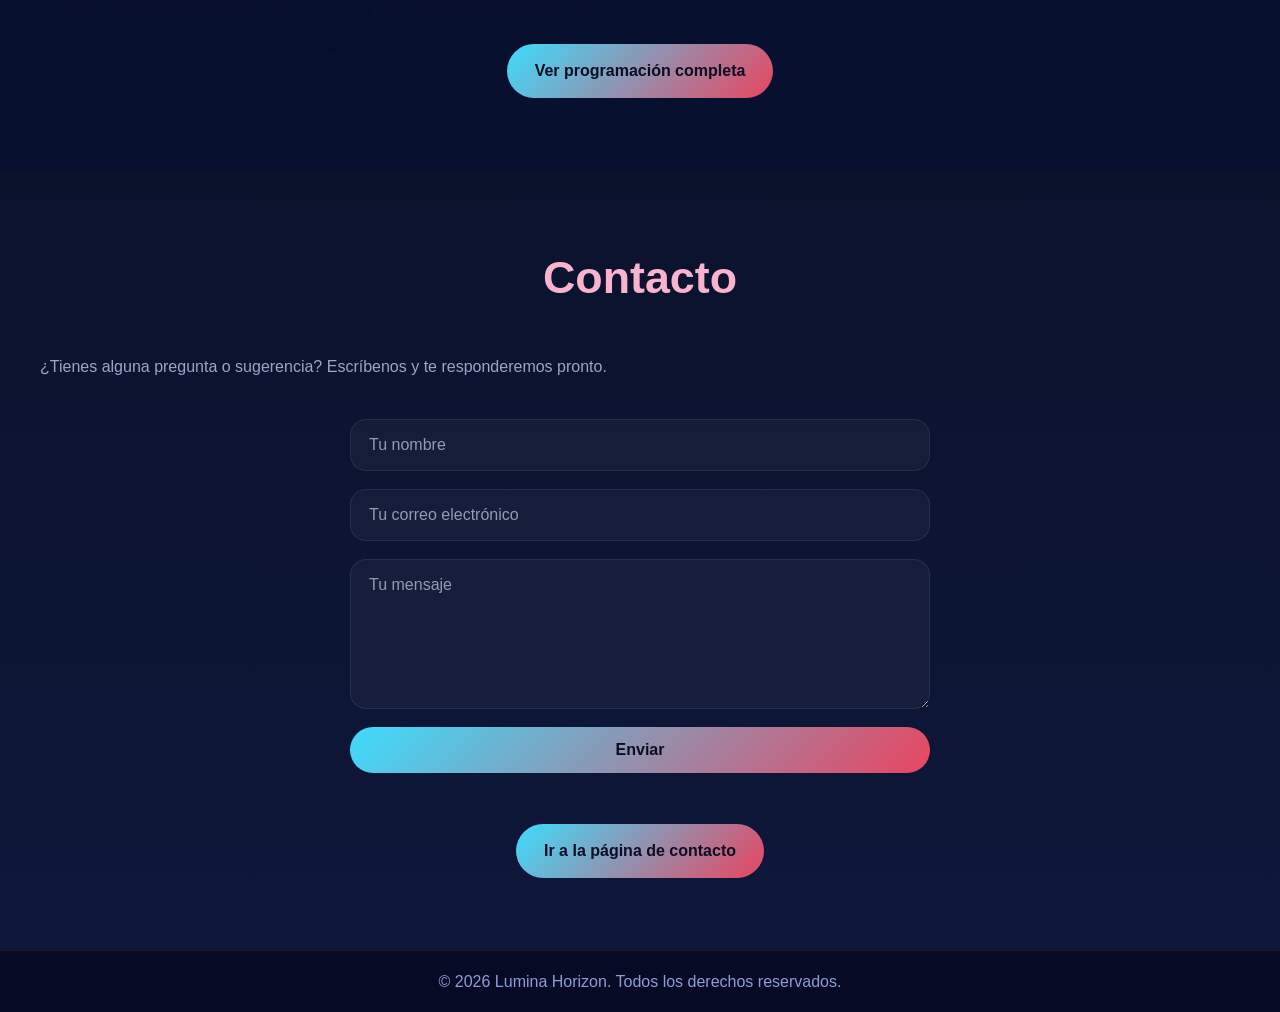
==== commit 43681d89: "Actualiza la programacion con seis programas y nuevos horarios" ====
--- a/index.html
+++ b/index.html
@@ -59,11 +59,23 @@
                 <div class="schedule-grid">
                     <div class="program-card">
                         <h3>Mañanas Activas</h3>
-                        <p>Lunes a Viernes | 7:00 AM - 10:00 AM</p>
+                        <p>Lunes a Viernes | 6:00 AM - 9:00 AM</p>
+                    </div>
+                    <div class="program-card">
+                        <h3>Eteris Noticias</h3>
+                        <p>Lunes a Viernes | 9:00 AM - 10:00 AM</p>
                     </div>
                     <div class="program-card">
                         <h3>Pop Top Hits</h3>
                         <p>Todos los días | 10:00 AM - 1:00 PM</p>
+                    </div>
+                    <div class="program-card">
+                        <h3>Cultura Eteris</h3>
+                        <p>Lunes a Viernes | 1:00 PM - 3:00 PM</p>
+                    </div>
+                    <div class="program-card">
+                        <h3>Zona Deportiva</h3>
+                        <p>Lunes a Sábado | 6:00 PM - 8:00 PM</p>
                     </div>
                     <div class="program-card">
                         <h3>Noches de Jazz</h3>
